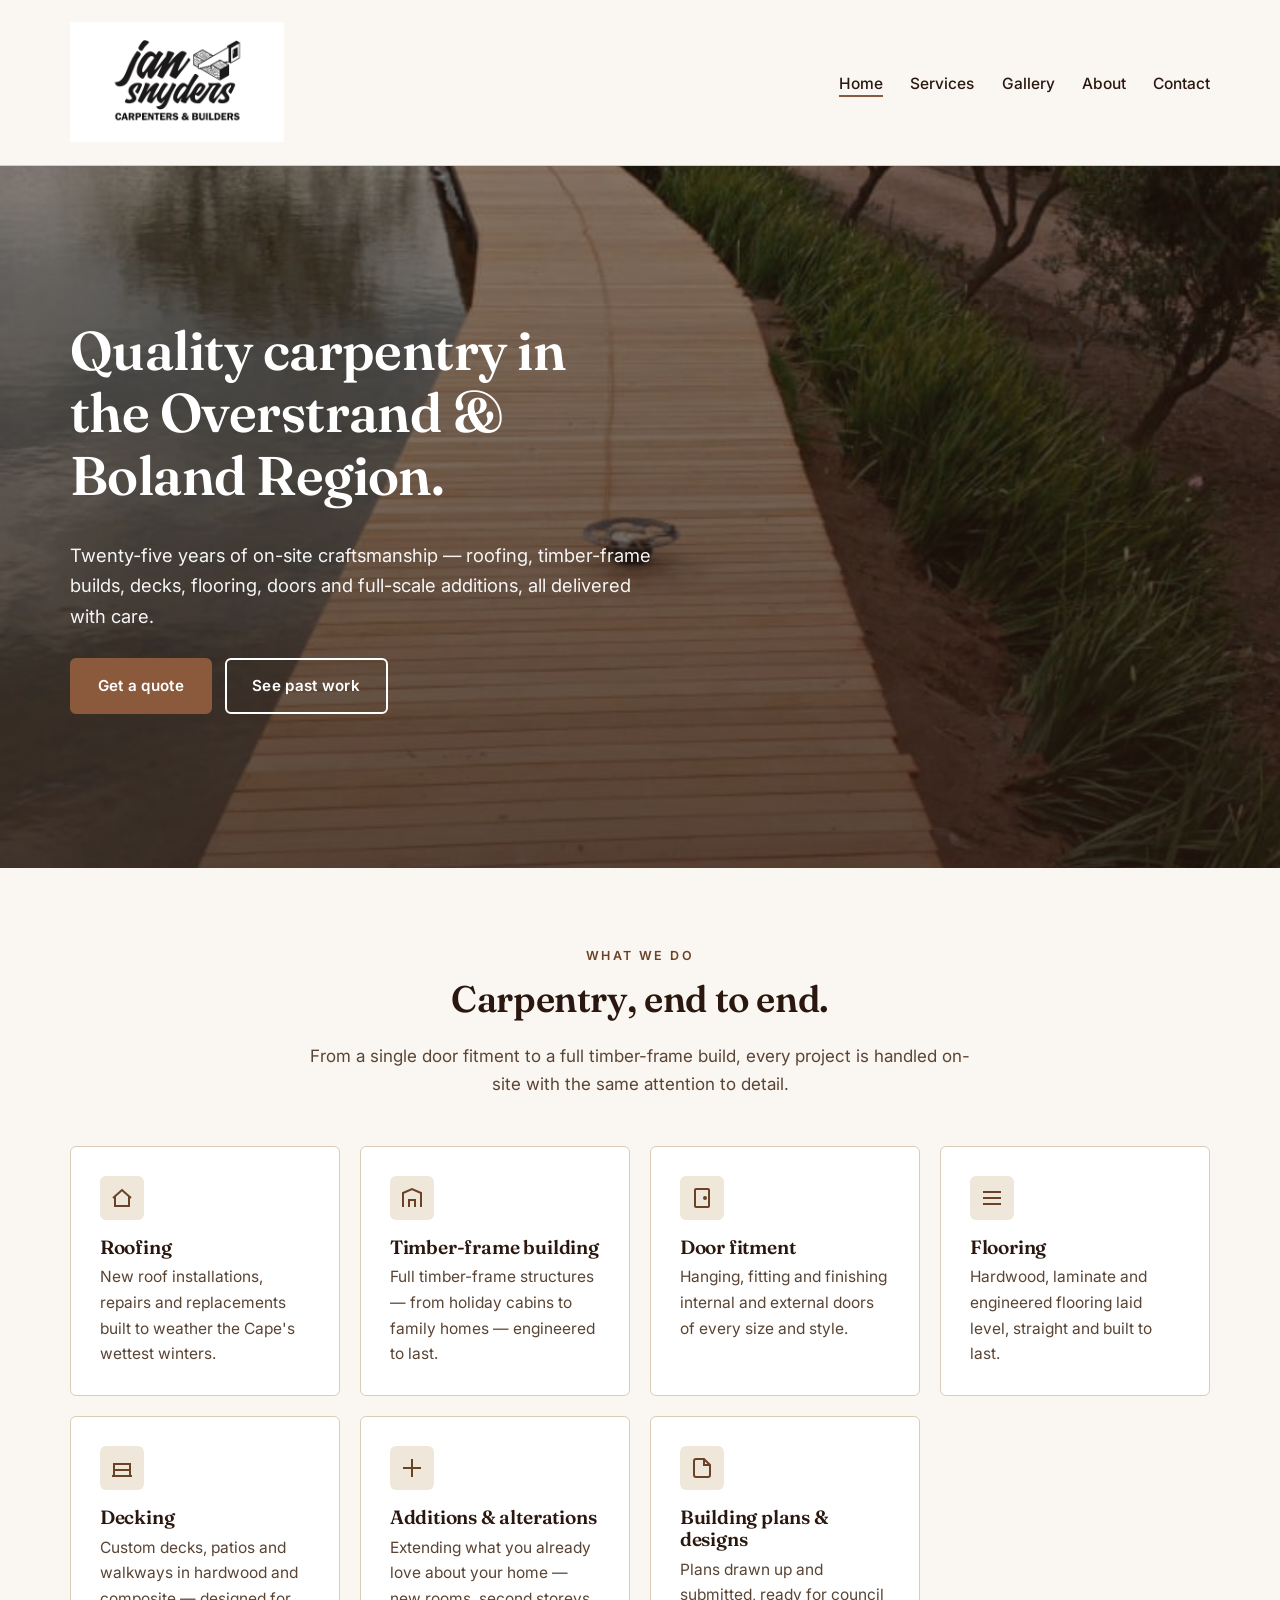
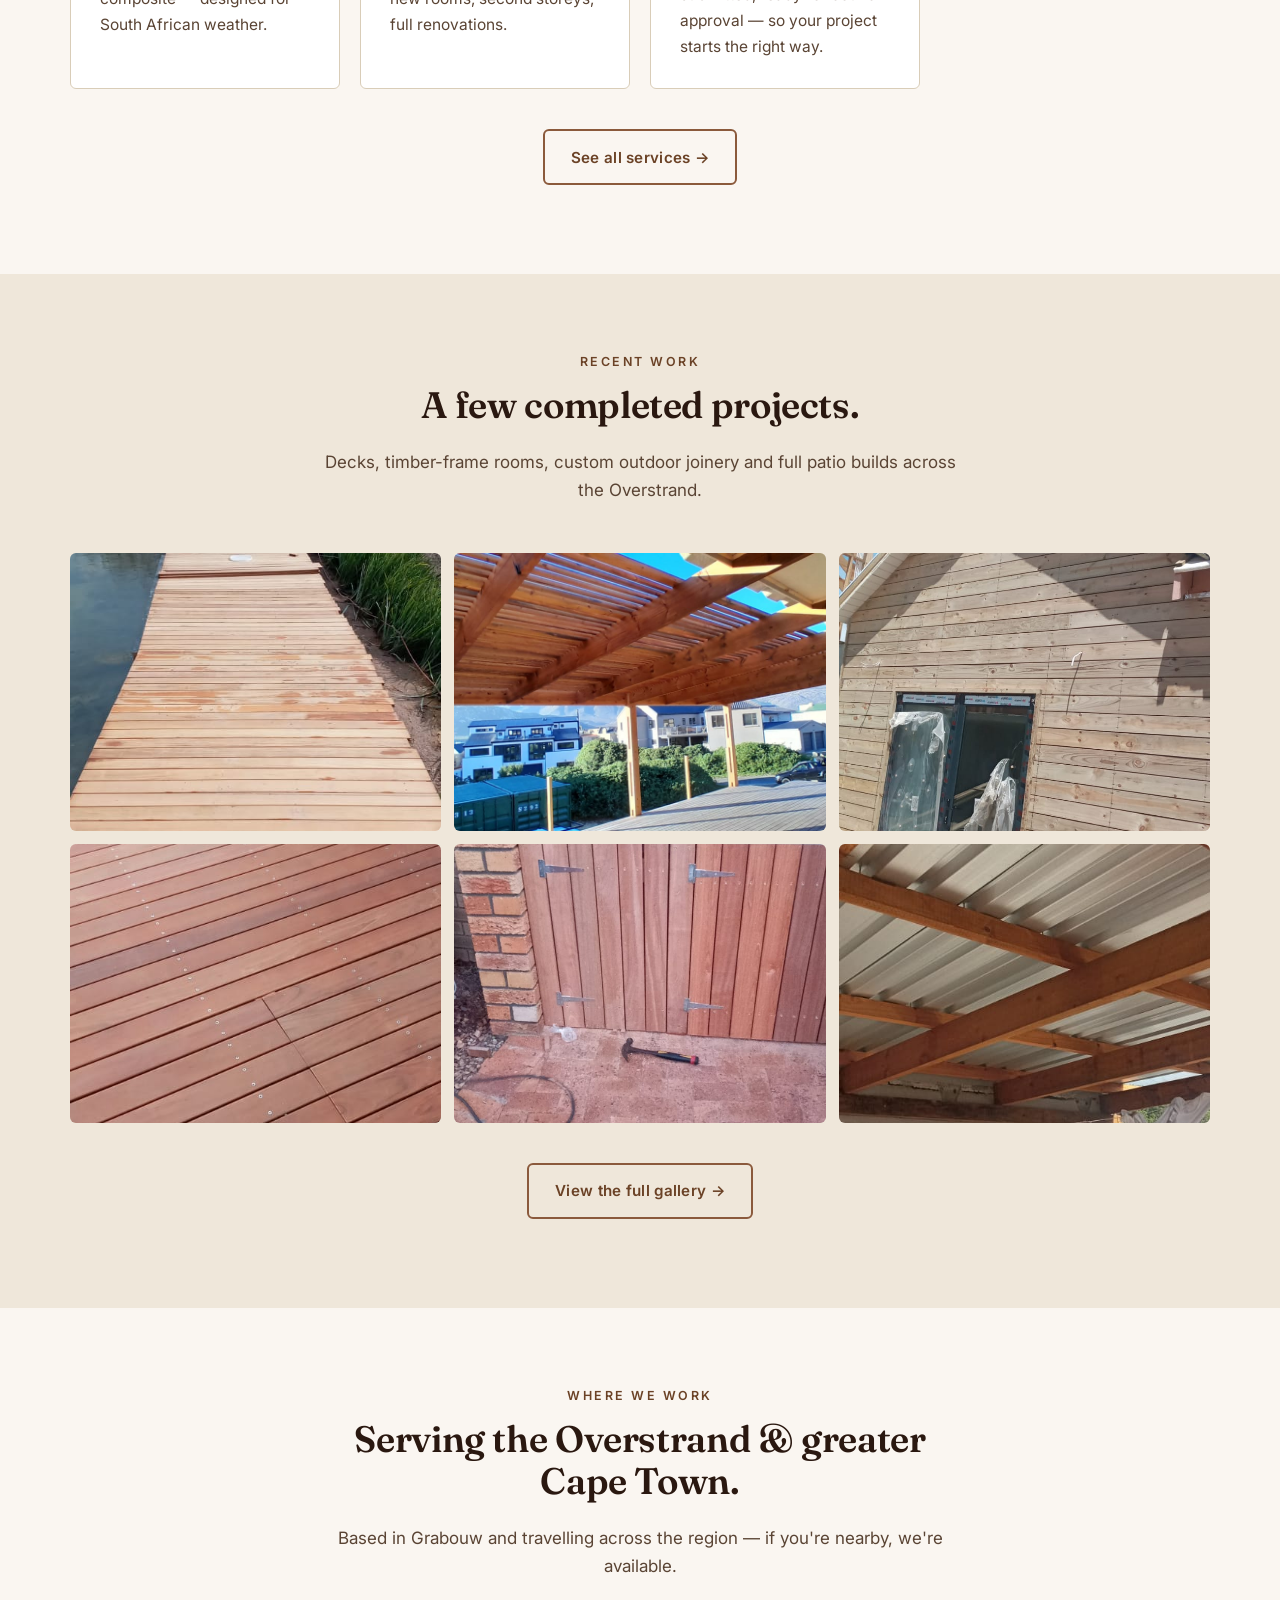
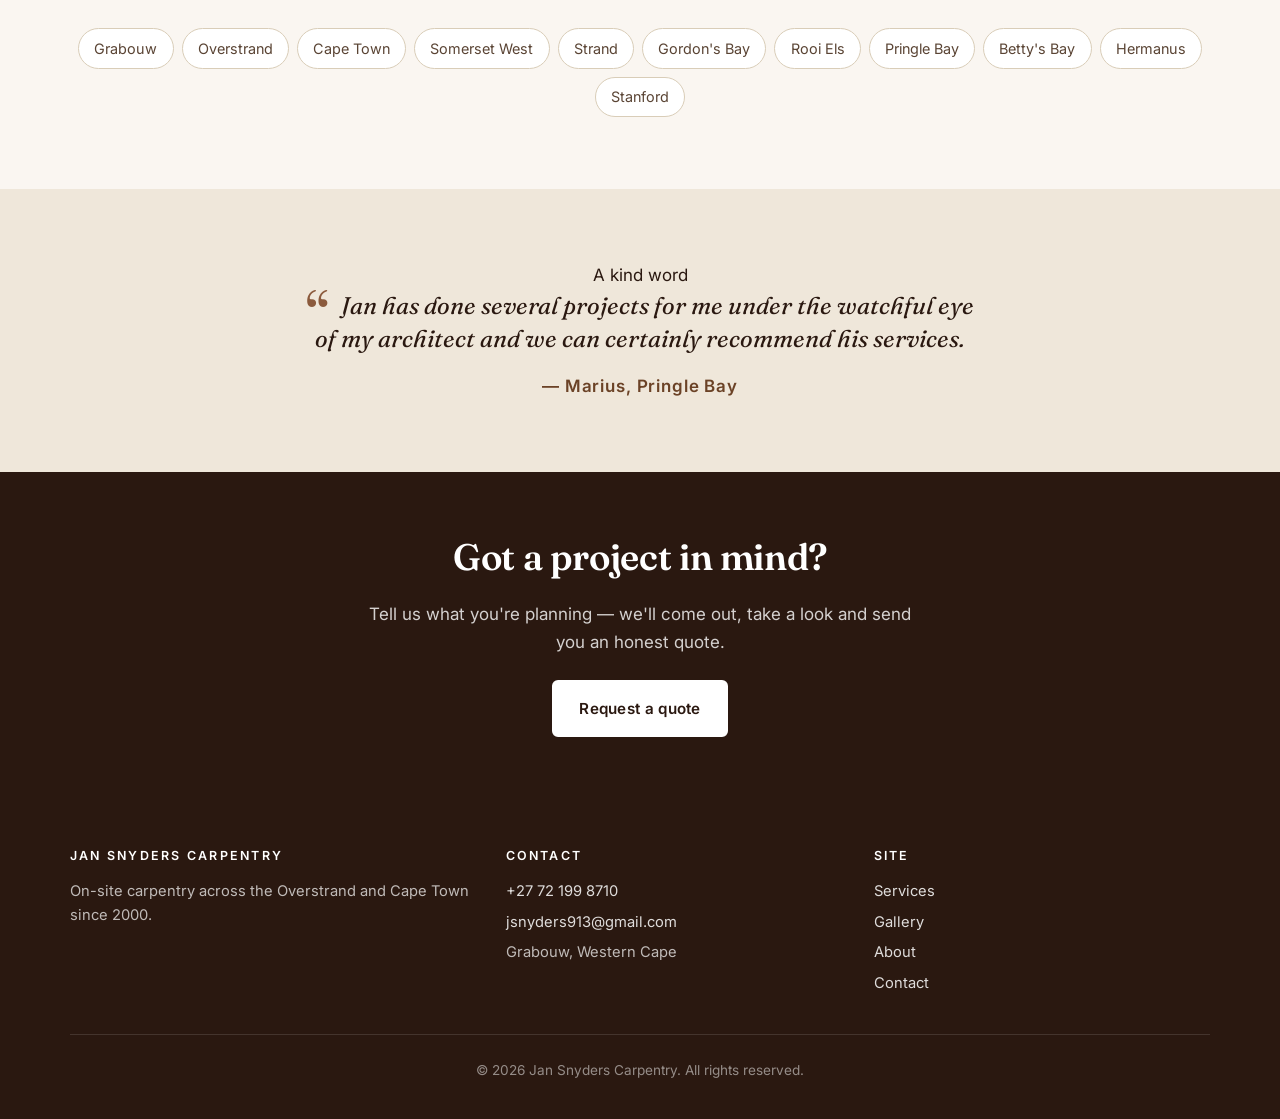
==== index.html @ be23b7da "Initial site for Jan Snyders Carpentry" ====
<!DOCTYPE html>
<html lang="en-ZA">
<head>
  <meta charset="UTF-8" />
  <meta name="viewport" content="width=device-width, initial-scale=1.0" />
  <title>Jan Snyders Carpentry — Carpenter in Grabouw &amp; the Overstrand</title>
  <meta name="description" content="Jan Snyders is a versatile carpenter based in Grabouw, Western Cape, with 25+ years' experience. Roofing, timber-frame building, decking, flooring, doors, additions and building plans across the Overstrand and Cape Town." />
  <meta name="theme-color" content="#2a1810" />
  <link rel="canonical" href="https://jansnyderscarpenter.com/" />

  <!-- Open Graph -->
  <meta property="og:type" content="website" />
  <meta property="og:title" content="Jan Snyders Carpentry — Carpenter in Grabouw &amp; the Overstrand" />
  <meta property="og:description" content="25+ years of quality carpentry across the Overstrand and Cape Town. Roofing, decking, timber-frame, flooring, doors and more." />
  <meta property="og:url" content="https://jansnyderscarpenter.com/" />
  <meta property="og:image" content="https://jansnyderscarpenter.com/assets/images/Scenic%20decked%20walkway%205.jpeg" />
  <meta name="twitter:card" content="summary_large_image" />

  <link rel="icon" type="image/png" href="assets/images/Logo.png" />
  <link rel="preconnect" href="https://fonts.googleapis.com" />
  <link rel="preconnect" href="https://fonts.gstatic.com" crossorigin />
  <link href="https://fonts.googleapis.com/css2?family=Fraunces:opsz,wght@9..144,500;9..144,600&family=Inter:wght@400;500;600&display=swap" rel="stylesheet" />
  <link rel="stylesheet" href="assets/css/styles.css" />

  <!-- Local-business structured data (boosts Google local search) -->
  <script type="application/ld+json">
  {
    "@context": "https://schema.org",
    "@type": "GeneralContractor",
    "name": "Jan Snyders Carpentry",
    "image": "https://jansnyderscarpenter.com/assets/images/Scenic%20decked%20walkway%205.jpeg",
    "url": "https://jansnyderscarpenter.com/",
    "telephone": "+27721998710",
    "email": "jsnyders913@gmail.com",
    "priceRange": "$$",
    "address": {
      "@type": "PostalAddress",
      "addressLocality": "Grabouw",
      "addressRegion": "Western Cape",
      "addressCountry": "ZA"
    },
    "areaServed": [
      "Grabouw", "Overstrand", "Cape Town", "Somerset West", "Strand",
      "Gordon's Bay", "Rooi Els", "Pringle Bay", "Betty's Bay", "Hermanus", "Stanford"
    ],
    "founder": { "@type": "Person", "name": "Jan Snyders" },
    "foundingDate": "2000",
    "description": "On-site carpenter offering roofing, timber-frame building, decking, flooring, door fitment, additions, alterations and building plans across the Overstrand and greater Cape Town area.",
    "openingHoursSpecification": [
      { "@type": "OpeningHoursSpecification", "dayOfWeek": ["Monday","Tuesday","Wednesday","Thursday","Friday"], "opens": "08:00", "closes": "17:00" },
      { "@type": "OpeningHoursSpecification", "dayOfWeek": "Saturday", "opens": "08:00", "closes": "13:00" }
    ],
    "sameAs": []
  }
  </script>
</head>
<body>

  <header class="site-header">
    <div class="container">
      <a class="brand" href="index.html">
        <img src="assets/images/Logo.png" alt="Jan Snyders Carpentry logo" />
      </a>

      <button class="nav-toggle" aria-label="Toggle menu" aria-expanded="false" aria-controls="primary-nav">
        <span></span>
      </button>

      <nav class="site-nav" id="primary-nav" aria-label="Primary">
        <ul>
          <li><a href="index.html">Home</a></li>
          <li><a href="services.html">Services</a></li>
          <li><a href="gallery.html">Gallery</a></li>
          <li><a href="about.html">About</a></li>
          <li><a href="contact.html">Contact</a></li>
        </ul>
      </nav>
    </div>
  </header>

  <main>

    <section class="hero">
      <div class="container">
        <h1>Quality carpentry in the Overstrand &amp; Boland Region.</h1>
        <p>Twenty-five years of on-site craftsmanship — roofing, timber-frame builds, decks, flooring, doors and full-scale additions, all delivered with care.</p>
        <a class="btn" href="contact.html">Get a quote</a>
        <a class="btn btn--ghost" href="gallery.html" style="color:#fff;border-color:#fff">See past work</a>
      </div>
    </section>

    <section>
      <div class="container">
        <div class="section-head">
          <span class="eyebrow">What we do</span>
          <h2>Carpentry, end to end.</h2>
          <p>From a single door fitment to a full timber-frame build, every project is handled on-site with the same attention to detail.</p>
        </div>

        <div class="services-grid">
          <article class="service-card">
            <div class="icon" aria-hidden="true"><svg viewBox="0 0 24 24" fill="none" stroke="currentColor" stroke-width="2"><path d="M3 12l9-8 9 8"/><path d="M5 10v10h14V10"/></svg></div>
            <h3>Roofing</h3>
            <p>New roof installations, repairs and replacements built to weather the Cape's wettest winters.</p>
          </article>

          <article class="service-card">
            <div class="icon" aria-hidden="true"><svg viewBox="0 0 24 24" fill="none" stroke="currentColor" stroke-width="2"><path d="M3 21V7l9-4 9 4v14"/><path d="M9 21v-7h6v7"/></svg></div>
            <h3>Timber-frame building</h3>
            <p>Full timber-frame structures — from holiday cabins to family homes — engineered to last.</p>
          </article>

          <article class="service-card">
            <div class="icon" aria-hidden="true"><svg viewBox="0 0 24 24" fill="none" stroke="currentColor" stroke-width="2"><rect x="5" y="3" width="14" height="18" rx="1"/><circle cx="15" cy="12" r="1" fill="currentColor"/></svg></div>
            <h3>Door fitment</h3>
            <p>Hanging, fitting and finishing internal and external doors of every size and style.</p>
          </article>

          <article class="service-card">
            <div class="icon" aria-hidden="true"><svg viewBox="0 0 24 24" fill="none" stroke="currentColor" stroke-width="2"><path d="M3 6h18M3 12h18M3 18h18"/></svg></div>
            <h3>Flooring</h3>
            <p>Hardwood, laminate and engineered flooring laid level, straight and built to last.</p>
          </article>

          <article class="service-card">
            <div class="icon" aria-hidden="true"><svg viewBox="0 0 24 24" fill="none" stroke="currentColor" stroke-width="2"><path d="M2 20h20"/><path d="M4 20V8h16v12"/><path d="M4 14h16"/></svg></div>
            <h3>Decking</h3>
            <p>Custom decks, patios and walkways in hardwood and composite — designed for South African weather.</p>
          </article>

          <article class="service-card">
            <div class="icon" aria-hidden="true"><svg viewBox="0 0 24 24" fill="none" stroke="currentColor" stroke-width="2"><path d="M3 12h18"/><path d="M12 3v18"/></svg></div>
            <h3>Additions &amp; alterations</h3>
            <p>Extending what you already love about your home — new rooms, second storeys, full renovations.</p>
          </article>

          <article class="service-card">
            <div class="icon" aria-hidden="true"><svg viewBox="0 0 24 24" fill="none" stroke="currentColor" stroke-width="2"><path d="M14 3H6a2 2 0 00-2 2v14a2 2 0 002 2h12a2 2 0 002-2V9z"/><path d="M14 3v6h6"/></svg></div>
            <h3>Building plans &amp; designs</h3>
            <p>Plans drawn up and submitted, ready for council approval — so your project starts the right way.</p>
          </article>
        </div>

        <p style="text-align:center;margin-top:2.5rem">
          <a class="btn btn--ghost" href="services.html">See all services →</a>
        </p>
      </div>
    </section>

    <section class="alt">
      <div class="container">
        <div class="section-head">
          <span class="eyebrow">Recent work</span>
          <h2>A few completed projects.</h2>
          <p>Decks, timber-frame rooms, custom outdoor joinery and full patio builds across the Overstrand.</p>
        </div>

        <div class="gallery-grid">
          <figure><img src="assets/images/Scenic%20decked%20walkway%201.jpeg" alt="Scenic decked walkway with views" loading="lazy" /><figcaption>Scenic decked walkway</figcaption></figure>
          <figure><img src="assets/images/Complete%20patio%20and%20roof%201.jpeg" alt="Complete patio and roof project" loading="lazy" /><figcaption>Complete patio &amp; roof</figcaption></figure>
          <figure><img src="assets/images/Timber%20room%201.jpeg" alt="Timber-frame room" loading="lazy" /><figcaption>Timber-frame room</figcaption></figure>
          <figure><img src="assets/images/Pool%20deck%201.jpeg" alt="Pool deck" loading="lazy" /><figcaption>Pool deck</figcaption></figure>
          <figure><img src="assets/images/Outside%20storage%20cupboard%201.jpeg" alt="Outside storage cupboard" loading="lazy" /><figcaption>Outside storage cupboard</figcaption></figure>
          <figure><img src="assets/images/Roofing%201.jpeg" alt="Completed roofing project" loading="lazy" /><figcaption>Roofing</figcaption></figure>
        </div>

        <p style="text-align:center;margin-top:2.5rem">
          <a class="btn btn--ghost" href="gallery.html">View the full gallery →</a>
        </p>
      </div>
    </section>

    <section>
      <div class="container">
        <div class="section-head">
          <span class="eyebrow">Where we work</span>
          <h2>Serving the Overstrand &amp; greater Cape Town.</h2>
          <p>Based in Grabouw and travelling across the region — if you're nearby, we're available.</p>
        </div>
        <ul class="area-chips">
          <li>Grabouw</li>
          <li>Overstrand</li>
          <li>Cape Town</li>
          <li>Somerset West</li>
          <li>Strand</li>
          <li>Gordon's Bay</li>
          <li>Rooi Els</li>
          <li>Pringle Bay</li>
          <li>Betty's Bay</li>
          <li>Hermanus</li>
          <li>Stanford</li>
        </ul>
      </div>
    </section>

    <section class="alt">
      <div class="container testimonial">
        <span class="eyebrow">A kind word</span>
        <blockquote>Jan has done several projects for me under the watchful eye of my architect and we can certainly recommend his services.</blockquote>
        <cite>— Marius, Pringle Bay</cite>
      </div>
    </section>

    <section class="cta-banner">
      <div class="container">
        <h2>Got a project in mind?</h2>
        <p>Tell us what you're planning — we'll come out, take a look and send you an honest quote.</p>
        <a class="btn" href="contact.html">Request a quote</a>
      </div>
    </section>

  </main>

  <footer class="site-footer">
    <div class="container">
      <div class="footer-grid">
        <div>
          <h4>Jan Snyders Carpentry</h4>
          <p>On-site carpentry across the Overstrand and Cape Town since 2000.</p>
        </div>
        <div>
          <h4>Contact</h4>
          <ul>
            <li><a href="tel:+27721998710">+27 72 199 8710</a></li>
            <li><a href="mailto:jsnyders913@gmail.com">jsnyders913@gmail.com</a></li>
            <li>Grabouw, Western Cape</li>
          </ul>
        </div>
        <div>
          <h4>Site</h4>
          <ul>
            <li><a href="services.html">Services</a></li>
            <li><a href="gallery.html">Gallery</a></li>
            <li><a href="about.html">About</a></li>
            <li><a href="contact.html">Contact</a></li>
          </ul>
        </div>
      </div>
      <p class="legal">&copy; <span id="year">2026</span> Jan Snyders Carpentry. All rights reserved.</p>
    </div>
  </footer>

  <script>document.getElementById('year').textContent = new Date().getFullYear();</script>
  <script src="assets/js/main.js" defer></script>
</body>
</html>
---- assets/css/styles.css ----
/* ==========================================================================
   Jan Snyders Carpentry — site styles
   Warm wood-tone palette, mobile-first, no framework.
   ========================================================================== */

:root {
  --bg:        #faf6f1;
  --bg-alt:    #efe7da;
  --bg-deep:   #2a1810;
  --ink:       #2a1810;
  --ink-soft:  #5a4434;
  --accent:    #8b5a3c;
  --accent-dk: #6b4226;
  --line:      #d9cdb8;
  --white:     #ffffff;

  --font-display: "Fraunces", "Playfair Display", Georgia, serif;
  --font-body:    "Inter", -apple-system, BlinkMacSystemFont, "Segoe UI", Roboto, sans-serif;

  --container: 1180px;
  --radius:    6px;
  --shadow:    0 8px 30px rgba(42, 24, 16, 0.08);
  --shadow-lg: 0 20px 60px rgba(42, 24, 16, 0.18);
}

/* Reset & base ------------------------------------------------------------ */
*, *::before, *::after { box-sizing: border-box; }
html { scroll-behavior: smooth; }
body {
  margin: 0;
  font-family: var(--font-body);
  font-size: 17px;
  line-height: 1.65;
  color: var(--ink);
  background: var(--bg);
  -webkit-font-smoothing: antialiased;
  text-rendering: optimizeLegibility;
}
img { max-width: 100%; height: auto; display: block; }
a { color: var(--accent-dk); text-decoration: none; }
a:hover { color: var(--ink); }

h1, h2, h3, h4 {
  font-family: var(--font-display);
  font-weight: 600;
  line-height: 1.15;
  color: var(--ink);
  margin: 0 0 0.6em;
  letter-spacing: -0.01em;
}
h1 { font-size: clamp(2rem, 4.5vw, 3.4rem); }
h2 { font-size: clamp(1.6rem, 3vw, 2.3rem); }
h3 { font-size: 1.2rem; }
p  { margin: 0 0 1em; }

.container {
  width: 100%;
  max-width: var(--container);
  margin: 0 auto;
  padding: 0 1.25rem;
}

/* Buttons ----------------------------------------------------------------- */
.btn {
  display: inline-block;
  padding: 0.85rem 1.6rem;
  font-weight: 600;
  font-size: 0.95rem;
  letter-spacing: 0.02em;
  border-radius: var(--radius);
  border: 2px solid var(--accent);
  background: var(--accent);
  color: var(--white);
  transition: all 0.18s ease;
  cursor: pointer;
}
.btn:hover { background: var(--accent-dk); border-color: var(--accent-dk); color: var(--white); }
.btn--ghost { background: transparent; color: var(--accent-dk); }
.btn--ghost:hover { background: var(--accent); color: var(--white); }

/* Header ------------------------------------------------------------------ */
.site-header {
  background: var(--bg);
  border-bottom: 1px solid var(--line);
  position: sticky;
  top: 0;
  z-index: 50;
  backdrop-filter: saturate(180%) blur(8px);
  background: rgba(250, 246, 241, 0.92);
}
.site-header .container {
  display: flex;
  align-items: center;
  justify-content: space-between;
  padding-top: 1.4rem;
  padding-bottom: 1.4rem;
}
.brand { display: flex; align-items: center; }
.brand img { height: 120px; width: auto; display: block; }

.nav-toggle {
  display: none;
  background: none;
  border: 0;
  padding: 0.5rem;
  cursor: pointer;
}
.nav-toggle span,
.nav-toggle span::before,
.nav-toggle span::after {
  display: block;
  width: 26px;
  height: 2px;
  background: var(--ink);
  position: relative;
  transition: transform 0.2s;
}
.nav-toggle span::before { content: ""; position: absolute; top: -8px; }
.nav-toggle span::after  { content: ""; position: absolute; top:  8px; }

.site-nav ul {
  display: flex;
  gap: 1.7rem;
  list-style: none;
  margin: 0;
  padding: 0;
}
.site-nav a {
  color: var(--ink);
  font-weight: 500;
  font-size: 0.97rem;
  position: relative;
  padding: 0.3rem 0;
}
.site-nav a::after {
  content: "";
  position: absolute;
  left: 0; right: 0; bottom: 0;
  height: 2px;
  background: var(--accent);
  transform: scaleX(0);
  transform-origin: left;
  transition: transform 0.2s ease;
}
.site-nav a:hover::after,
.site-nav a.is-current::after { transform: scaleX(1); }

/* Hero -------------------------------------------------------------------- */
.hero {
  position: relative;
  min-height: 78vh;
  display: flex;
  align-items: center;
  color: var(--white);
  /* Swap the filename in the url() below to change the hero photo. */
  background:
    linear-gradient(180deg, rgba(42,24,16,0.45), rgba(42,24,16,0.7)),
    url("../images/Scenic%20decked%20walkway%205.jpeg") center/cover no-repeat;
}
.hero h1 { color: var(--white); max-width: 16ch; }
.hero p  { font-size: 1.15rem; max-width: 50ch; opacity: 0.95; }
.hero .btn { margin-top: 0.5rem; margin-right: 0.5rem; }

/* Page header (sub-pages) ------------------------------------------------- */
.page-header {
  background: var(--bg-alt);
  padding: 4rem 0 3rem;
  border-bottom: 1px solid var(--line);
}
.page-header h1 { margin-bottom: 0.3rem; }
.page-header p  { color: var(--ink-soft); margin: 0; max-width: 60ch; }

/* Sections ---------------------------------------------------------------- */
section { padding: 4.5rem 0; }
section.alt { background: var(--bg-alt); }

.section-head { text-align: center; max-width: 60ch; margin: 0 auto 3rem; }
.section-head .eyebrow {
  display: inline-block;
  font-size: 0.78rem;
  font-weight: 600;
  letter-spacing: 0.2em;
  text-transform: uppercase;
  color: var(--accent-dk);
  margin-bottom: 0.7rem;
}
.section-head p { color: var(--ink-soft); margin: 0; }

/* Service cards ----------------------------------------------------------- */
.services-grid {
  display: grid;
  gap: 1.25rem;
  grid-template-columns: repeat(auto-fit, minmax(260px, 1fr));
}
.service-card {
  background: var(--white);
  border: 1px solid var(--line);
  border-radius: var(--radius);
  padding: 1.8rem;
  transition: transform 0.2s ease, box-shadow 0.2s ease, border-color 0.2s ease;
}
.service-card:hover {
  transform: translateY(-3px);
  box-shadow: var(--shadow);
  border-color: var(--accent);
}
.service-card .icon {
  width: 44px;
  height: 44px;
  display: flex;
  align-items: center;
  justify-content: center;
  background: var(--bg-alt);
  color: var(--accent-dk);
  border-radius: var(--radius);
  margin-bottom: 1rem;
}
.service-card .icon svg { width: 24px; height: 24px; }
.service-card h3 { margin-bottom: 0.4rem; }
.service-card p  { color: var(--ink-soft); margin: 0; font-size: 0.97rem; }

/* Service area chips ------------------------------------------------------ */
.area-chips {
  display: flex;
  flex-wrap: wrap;
  gap: 0.5rem;
  justify-content: center;
  list-style: none;
  padding: 0;
  margin: 1.5rem 0 0;
}
.area-chips li {
  background: var(--white);
  border: 1px solid var(--line);
  padding: 0.45rem 0.95rem;
  border-radius: 999px;
  font-size: 0.9rem;
  color: var(--ink-soft);
}

/* Gallery ----------------------------------------------------------------- */
.gallery-section-title {
  font-size: 1.4rem;
  margin: 3rem 0 1.2rem;
  padding-bottom: 0.6rem;
  border-bottom: 1px solid var(--line);
  color: var(--ink);
}
.gallery-section-title:first-of-type { margin-top: 0; }

.gallery-grid {
  display: grid;
  gap: 0.8rem;
  grid-template-columns: repeat(auto-fill, minmax(280px, 1fr));
}
.gallery-grid figure {
  margin: 0;
  border-radius: var(--radius);
  overflow: hidden;
  background: var(--bg-alt);
  position: relative;
  aspect-ratio: 4 / 3;
  cursor: zoom-in;
}
.gallery-grid img {
  width: 100%;
  height: 100%;
  object-fit: cover;
  transition: transform 0.4s ease;
}
.gallery-grid figure:hover img { transform: scale(1.04); }
.gallery-grid figcaption {
  position: absolute;
  inset: auto 0 0 0;
  padding: 1rem;
  background: linear-gradient(180deg, transparent, rgba(42,24,16,0.85));
  color: var(--white);
  font-size: 0.92rem;
  opacity: 0;
  transition: opacity 0.2s ease;
}
.gallery-grid figure:hover figcaption { opacity: 1; }

/* About ------------------------------------------------------------------- */
.about-grid {
  display: grid;
  gap: 3rem;
  grid-template-columns: 1fr 1.3fr;
  align-items: center;
}
.about-grid img {
  border-radius: var(--radius);
  box-shadow: var(--shadow-lg);
}
.stats {
  display: grid;
  grid-template-columns: repeat(3, 1fr);
  gap: 1rem;
  margin-top: 2rem;
}
.stat {
  text-align: center;
  padding: 1.4rem 0.5rem;
  background: var(--bg-alt);
  border-radius: var(--radius);
}
.stat strong {
  display: block;
  font-family: var(--font-display);
  font-size: 2rem;
  color: var(--accent-dk);
  line-height: 1;
}
.stat span {
  display: block;
  font-size: 0.82rem;
  letter-spacing: 0.1em;
  text-transform: uppercase;
  color: var(--ink-soft);
  margin-top: 0.4rem;
}

/* Testimonial ------------------------------------------------------------- */
.testimonial {
  max-width: 720px;
  margin: 0 auto;
  text-align: center;
}
.testimonial blockquote {
  font-family: var(--font-display);
  font-size: 1.5rem;
  line-height: 1.4;
  color: var(--ink);
  margin: 0 0 1rem;
  font-style: italic;
  position: relative;
}
.testimonial blockquote::before {
  content: "\201C";
  font-size: 4rem;
  color: var(--accent);
  line-height: 0;
  vertical-align: -0.4em;
  margin-right: 0.2em;
  font-style: normal;
}
.testimonial cite {
  font-style: normal;
  font-weight: 600;
  color: var(--accent-dk);
  letter-spacing: 0.05em;
}

/* Contact ----------------------------------------------------------------- */
.contact-grid {
  display: grid;
  gap: 3rem;
  grid-template-columns: 1fr 1fr;
}
.contact-info ul {
  list-style: none;
  padding: 0;
  margin: 1.5rem 0 0;
}
.contact-info li {
  display: flex;
  align-items: flex-start;
  gap: 0.9rem;
  padding: 0.9rem 0;
  border-bottom: 1px solid var(--line);
}
.contact-info li:last-child { border-bottom: 0; }
.contact-info .label {
  font-size: 0.78rem;
  font-weight: 600;
  letter-spacing: 0.15em;
  text-transform: uppercase;
  color: var(--ink-soft);
  margin: 0 0 0.15rem;
}
.contact-info .value { font-size: 1.05rem; color: var(--ink); margin: 0; }
.contact-info svg {
  width: 22px;
  height: 22px;
  flex-shrink: 0;
  color: var(--accent-dk);
  margin-top: 4px;
}

/* Form -------------------------------------------------------------------- */
form { display: grid; gap: 1rem; }
.field { display: grid; gap: 0.4rem; }
.field label {
  font-size: 0.85rem;
  font-weight: 600;
  letter-spacing: 0.05em;
  color: var(--ink-soft);
}
.field input,
.field textarea {
  font: inherit;
  padding: 0.8rem 0.95rem;
  border: 1px solid var(--line);
  border-radius: var(--radius);
  background: var(--white);
  color: var(--ink);
  transition: border-color 0.15s ease, box-shadow 0.15s ease;
}
.field input:focus,
.field textarea:focus {
  outline: none;
  border-color: var(--accent);
  box-shadow: 0 0 0 3px rgba(139, 90, 60, 0.18);
}
.field textarea { min-height: 140px; resize: vertical; }
.honeypot { position: absolute; left: -5000px; }

/* CTA banner -------------------------------------------------------------- */
.cta-banner {
  background: var(--bg-deep);
  color: var(--white);
  text-align: center;
  padding: 4rem 0;
}
.cta-banner h2 { color: var(--white); }
.cta-banner p  { color: rgba(255,255,255,0.8); max-width: 50ch; margin: 0 auto 1.5rem; }
.cta-banner .btn { background: var(--white); color: var(--ink); border-color: var(--white); }
.cta-banner .btn:hover { background: var(--accent); border-color: var(--accent); color: var(--white); }

/* Footer ------------------------------------------------------------------ */
.site-footer {
  background: var(--bg-deep);
  color: rgba(255,255,255,0.7);
  padding: 3rem 0 1.5rem;
  font-size: 0.92rem;
}
.site-footer a { color: rgba(255,255,255,0.85); }
.site-footer a:hover { color: var(--white); }
.footer-grid {
  display: grid;
  gap: 2rem;
  grid-template-columns: 1.2fr 1fr 1fr;
  margin-bottom: 2rem;
}
.site-footer h4 {
  color: var(--white);
  font-family: var(--font-body);
  font-size: 0.78rem;
  letter-spacing: 0.18em;
  text-transform: uppercase;
  margin-bottom: 1rem;
}
.site-footer ul { list-style: none; padding: 0; margin: 0; }
.site-footer li { margin-bottom: 0.4rem; }
.legal {
  border-top: 1px solid rgba(255,255,255,0.12);
  padding-top: 1.5rem;
  text-align: center;
  font-size: 0.85rem;
  color: rgba(255,255,255,0.5);
}

/* Responsive -------------------------------------------------------------- */
@media (max-width: 820px) {
  .brand img { height: 80px; }
  .site-header .container { padding-top: 1rem; padding-bottom: 1rem; }

  .nav-toggle { display: block; }
  .site-nav {
    position: absolute;
    top: 100%;
    left: 0;
    right: 0;
    background: var(--bg);
    border-bottom: 1px solid var(--line);
    box-shadow: var(--shadow);
    display: none;
  }
  .site-nav.is-open { display: block; }
  .site-nav ul {
    flex-direction: column;
    gap: 0;
    padding: 0.5rem 1.25rem 1rem;
  }
  .site-nav li { border-bottom: 1px solid var(--line); }
  .site-nav li:last-child { border-bottom: 0; }
  .site-nav a { display: block; padding: 0.9rem 0; }
  .site-nav a::after { display: none; }

  .hero { min-height: 62vh; }
  .about-grid,
  .contact-grid { grid-template-columns: 1fr; gap: 2rem; }
  .footer-grid { grid-template-columns: 1fr; gap: 1.5rem; }
  .stats { grid-template-columns: repeat(3, 1fr); }
  section { padding: 3rem 0; }
}
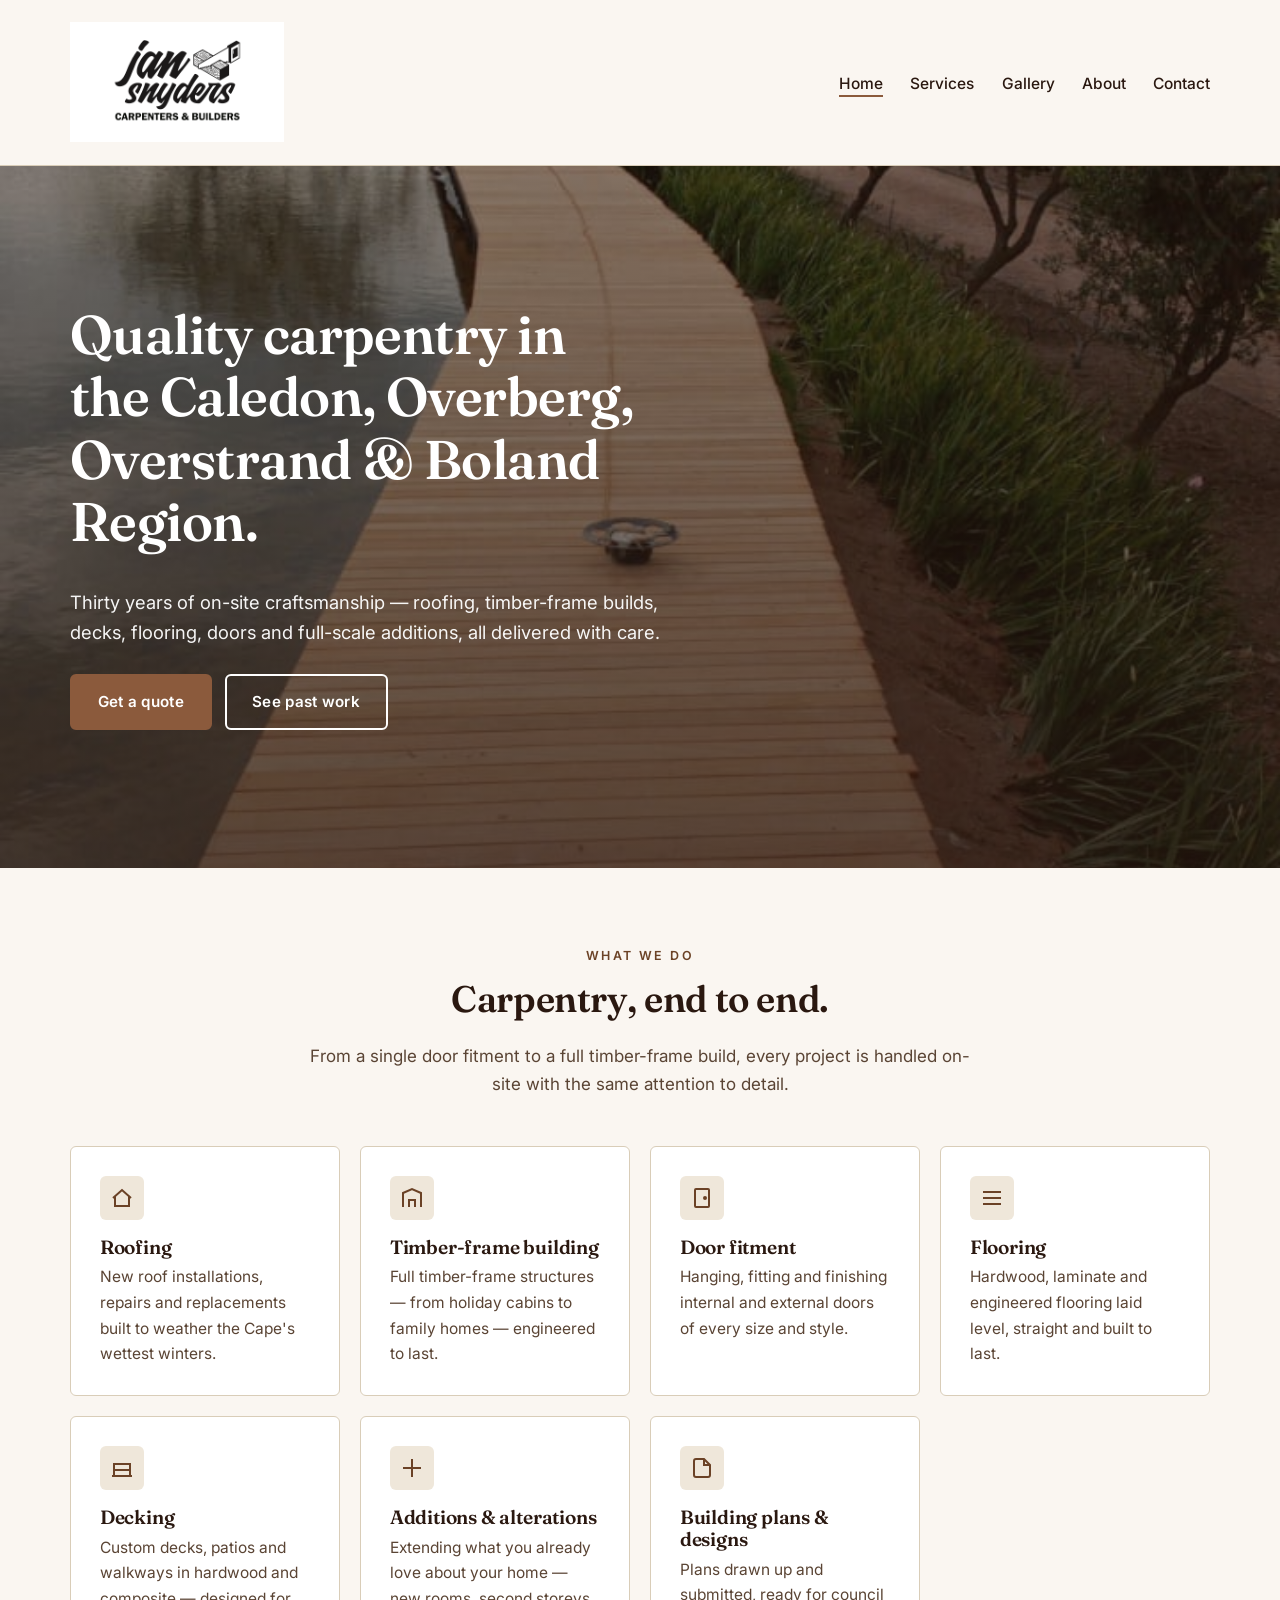
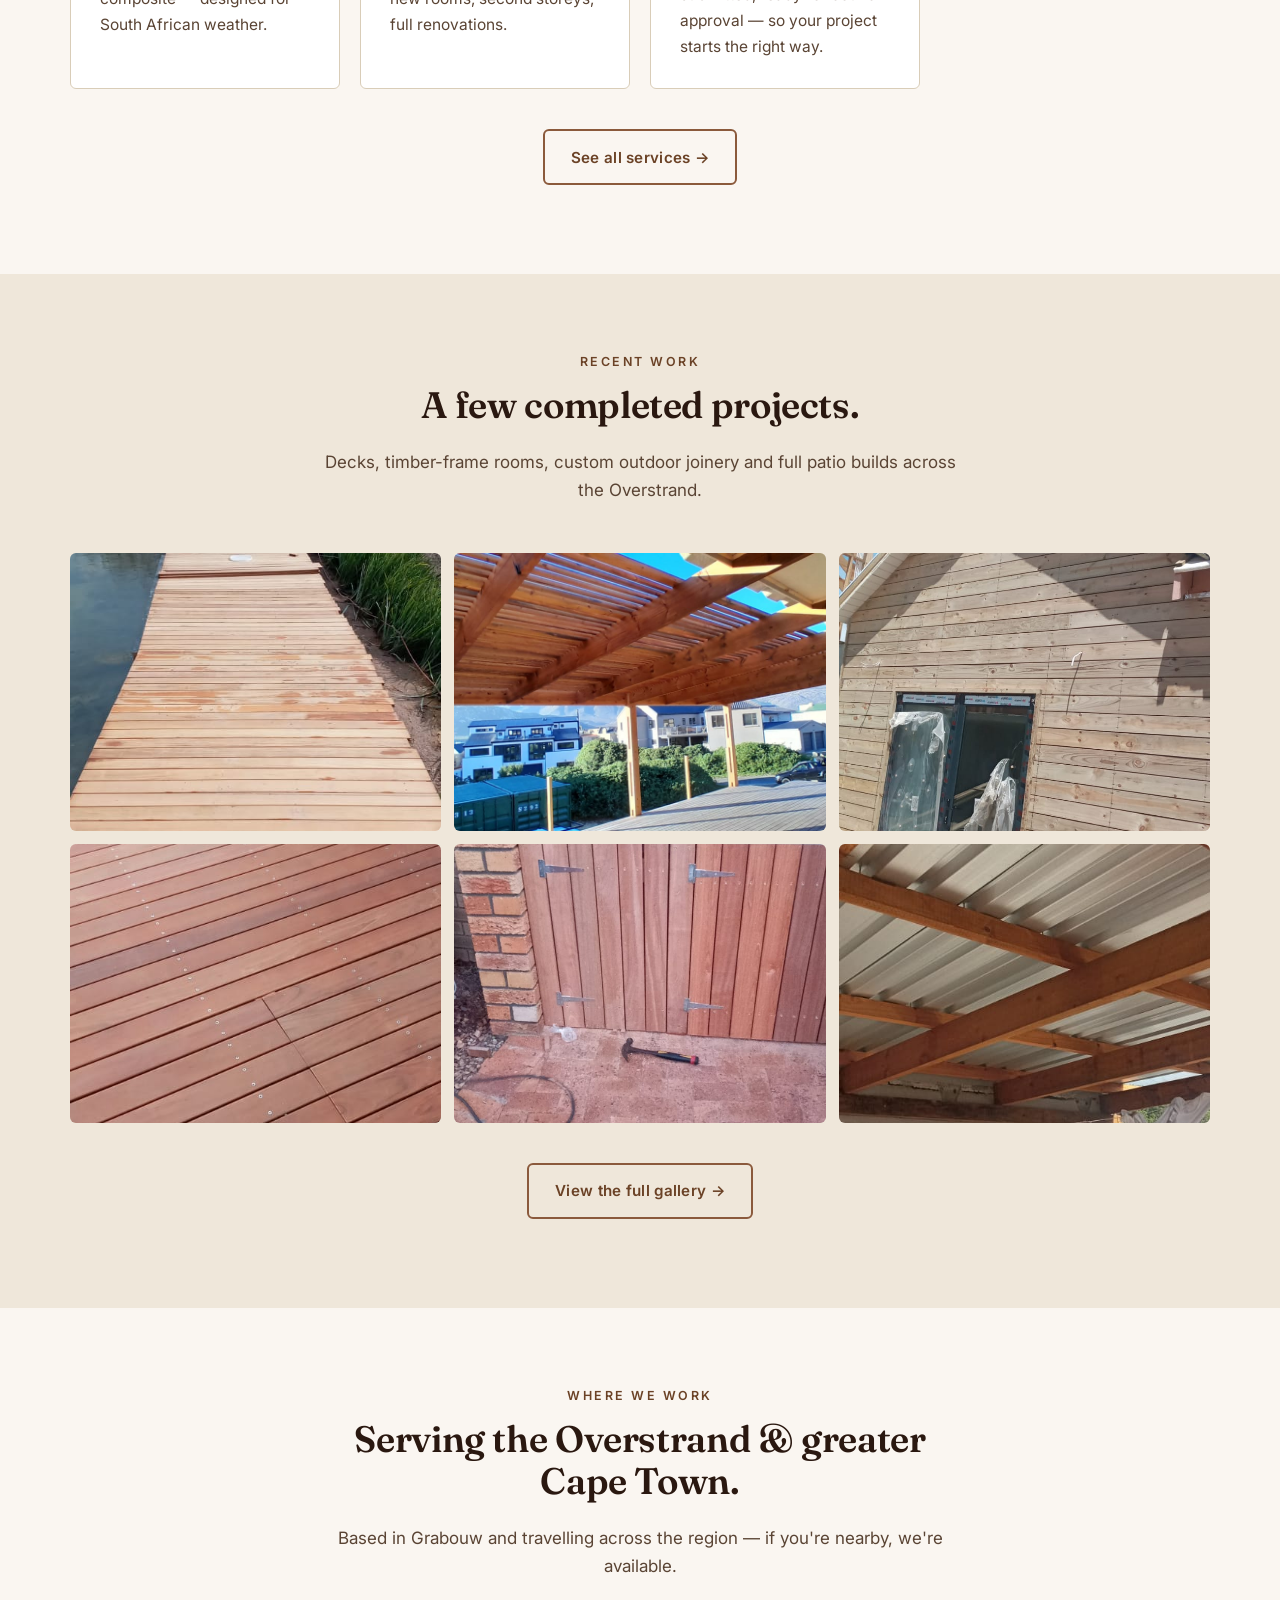
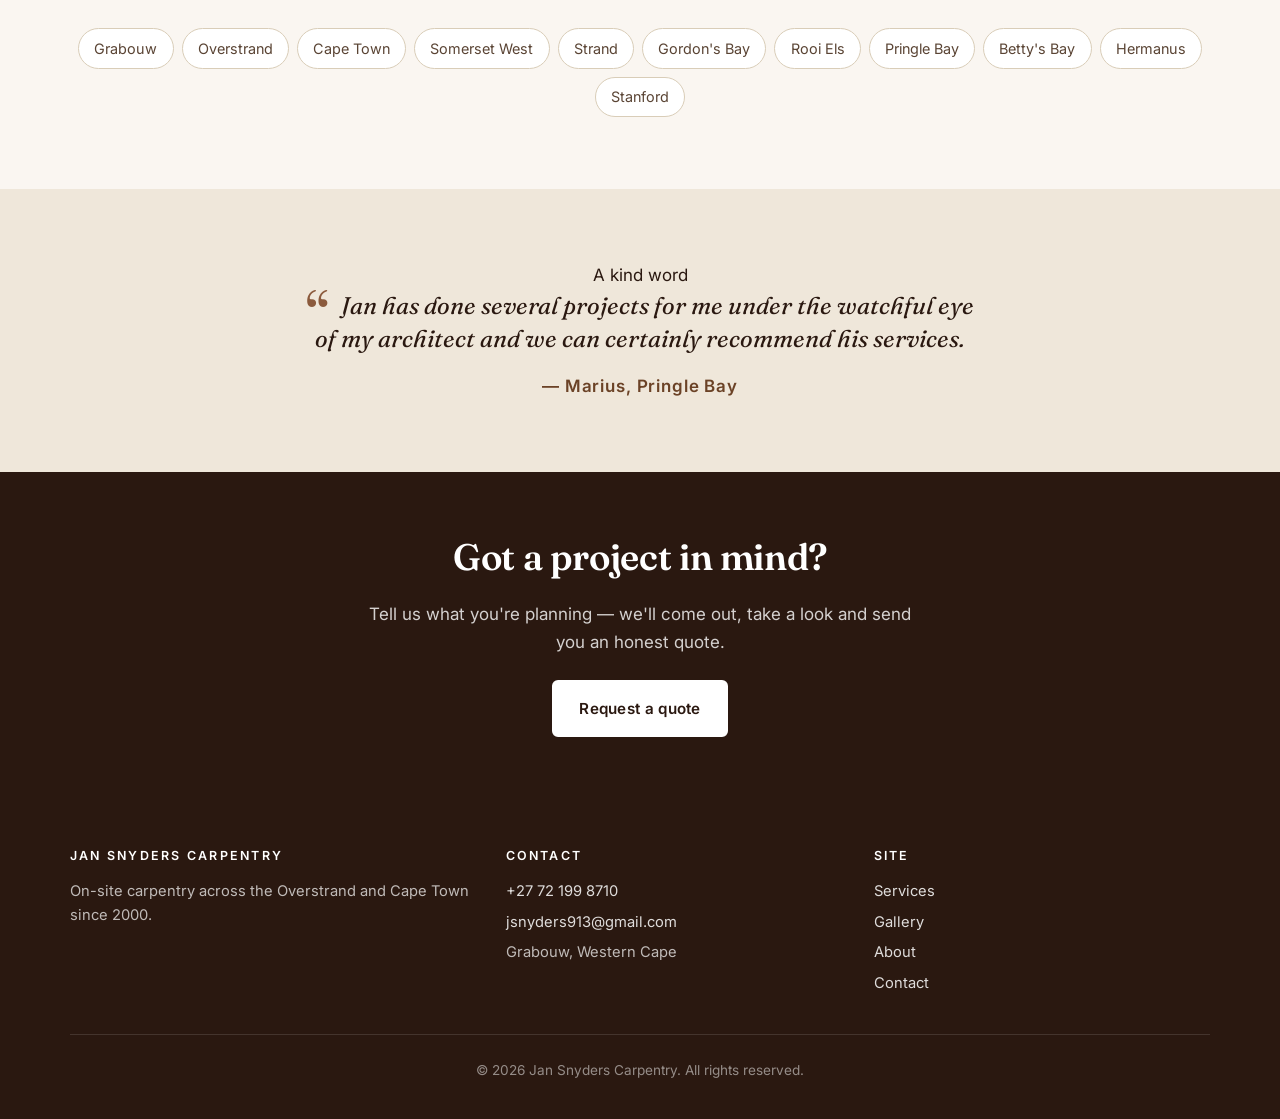
==== commit 4fe57294: "Correction" ====
--- a/index.html
+++ b/index.html
@@ -3,9 +3,10 @@
 <head>
   <meta charset="UTF-8" />
   <meta name="viewport" content="width=device-width, initial-scale=1.0" />
-  <title>Jan Snyders Carpentry — Carpenter in Grabouw &amp; the Overstrand</title>
+  <title>Jan Snyders Carpentry — Carpenter in Caledon, Overberg &amp; Overstrand</title>
   <meta name="description" content="Jan Snyders is a versatile carpenter based in Grabouw, Western Cape, with 25+ years' experience. Roofing, timber-frame building, decking, flooring, doors, additions and building plans across the Overstrand and Cape Town." />
   <meta name="theme-color" content="#2a1810" />
+  <meta name="google-site-verification" content="yP_H1B3VOyMs3_t7e3XYben7phTmRiaYu-WvT1Xxkp0" />
   <link rel="canonical" href="https://jansnyderscarpenter.com/" />
 
   <!-- Open Graph -->
@@ -35,12 +36,12 @@
     "priceRange": "$$",
     "address": {
       "@type": "PostalAddress",
-      "addressLocality": "Grabouw",
+      "addressLocality": "1st Avenue, Vleiview,  Caledon",
       "addressRegion": "Western Cape",
       "addressCountry": "ZA"
     },
     "areaServed": [
-      "Grabouw", "Overstrand", "Cape Town", "Somerset West", "Strand",
+      "Caledon", "Grabouw", "Overstrand", "Cape Town", "Somerset West", "Strand",
       "Gordon's Bay", "Rooi Els", "Pringle Bay", "Betty's Bay", "Hermanus", "Stanford"
     ],
     "founder": { "@type": "Person", "name": "Jan Snyders" },
@@ -82,8 +83,8 @@
 
     <section class="hero">
       <div class="container">
-        <h1>Quality carpentry in the Overstrand &amp; Boland Region.</h1>
-        <p>Twenty-five years of on-site craftsmanship — roofing, timber-frame builds, decks, flooring, doors and full-scale additions, all delivered with care.</p>
+        <h1>Quality carpentry in the Caledon, Overberg, Overstrand &amp; Boland Region.</h1>
+        <p>Thirty years of on-site craftsmanship — roofing, timber-frame builds, decks, flooring, doors and full-scale additions, all delivered with care.</p>
         <a class="btn" href="contact.html">Get a quote</a>
         <a class="btn btn--ghost" href="gallery.html" style="color:#fff;border-color:#fff">See past work</a>
       </div>
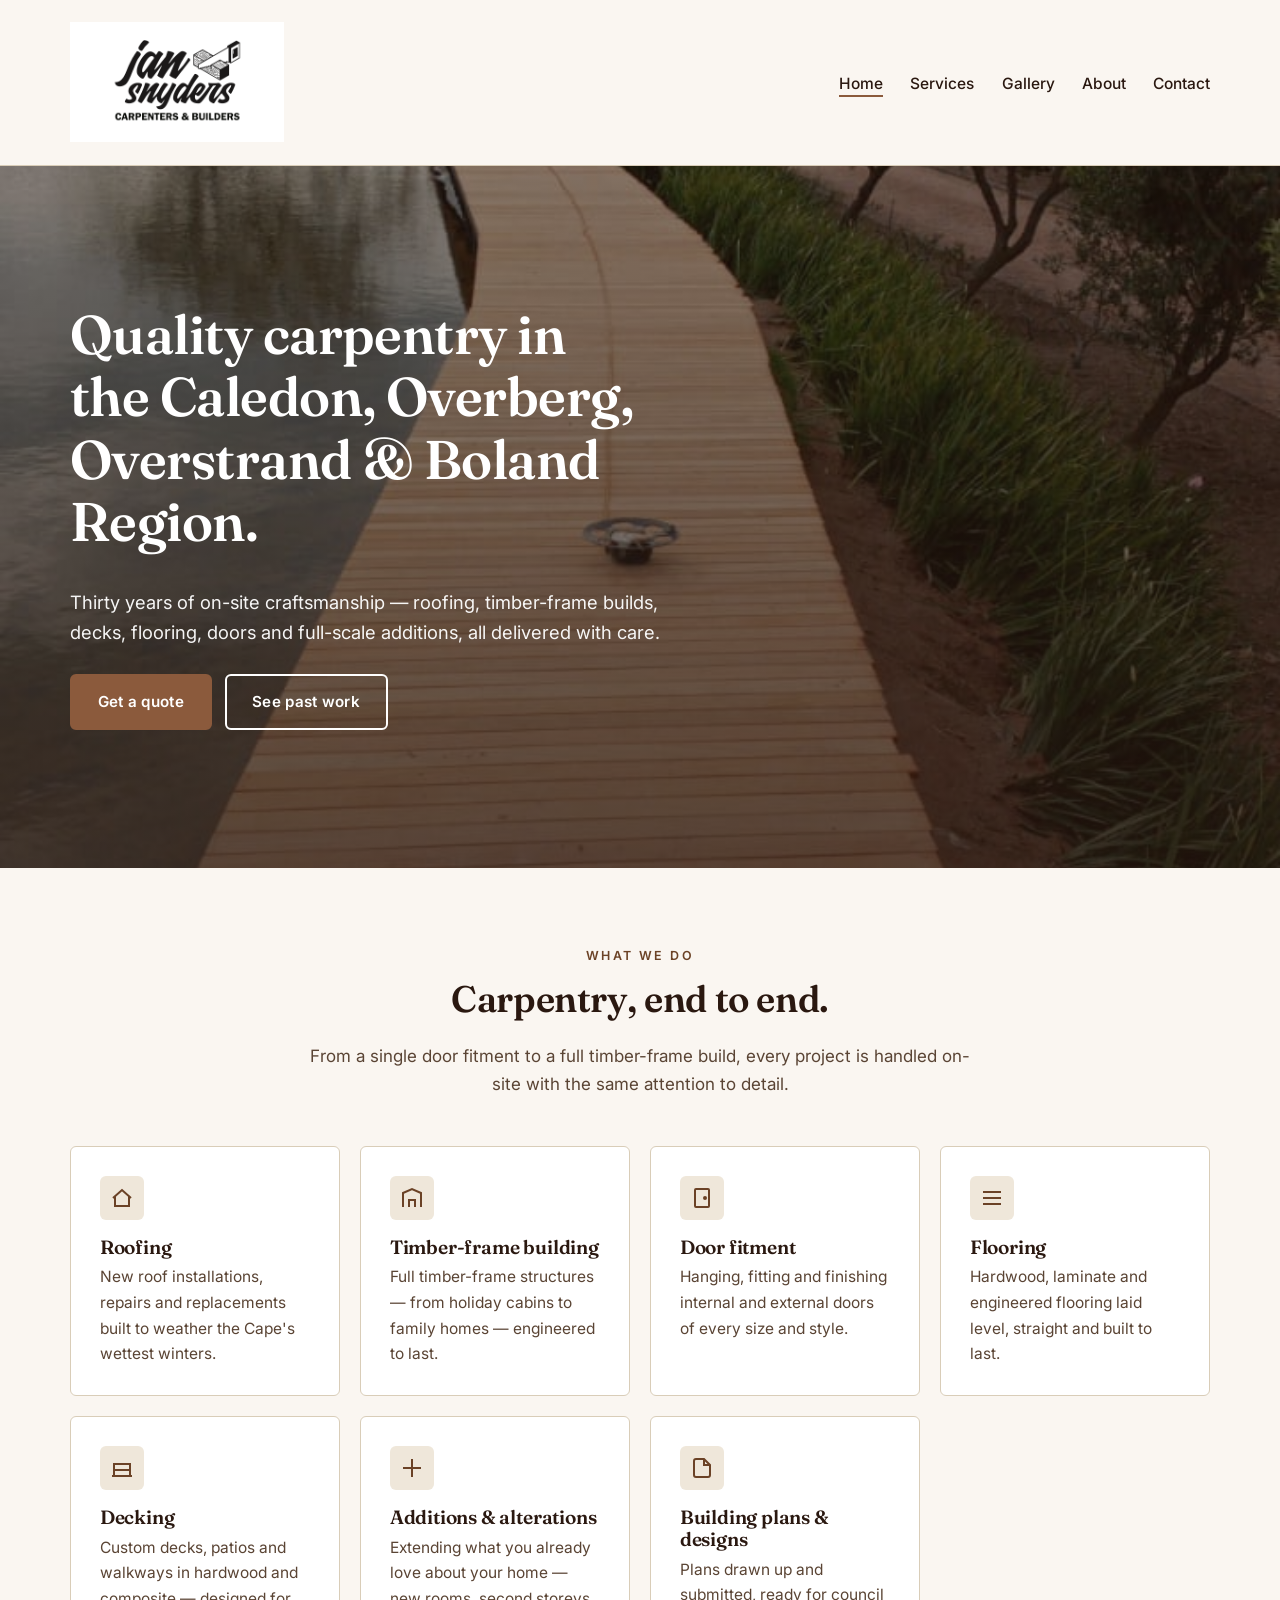
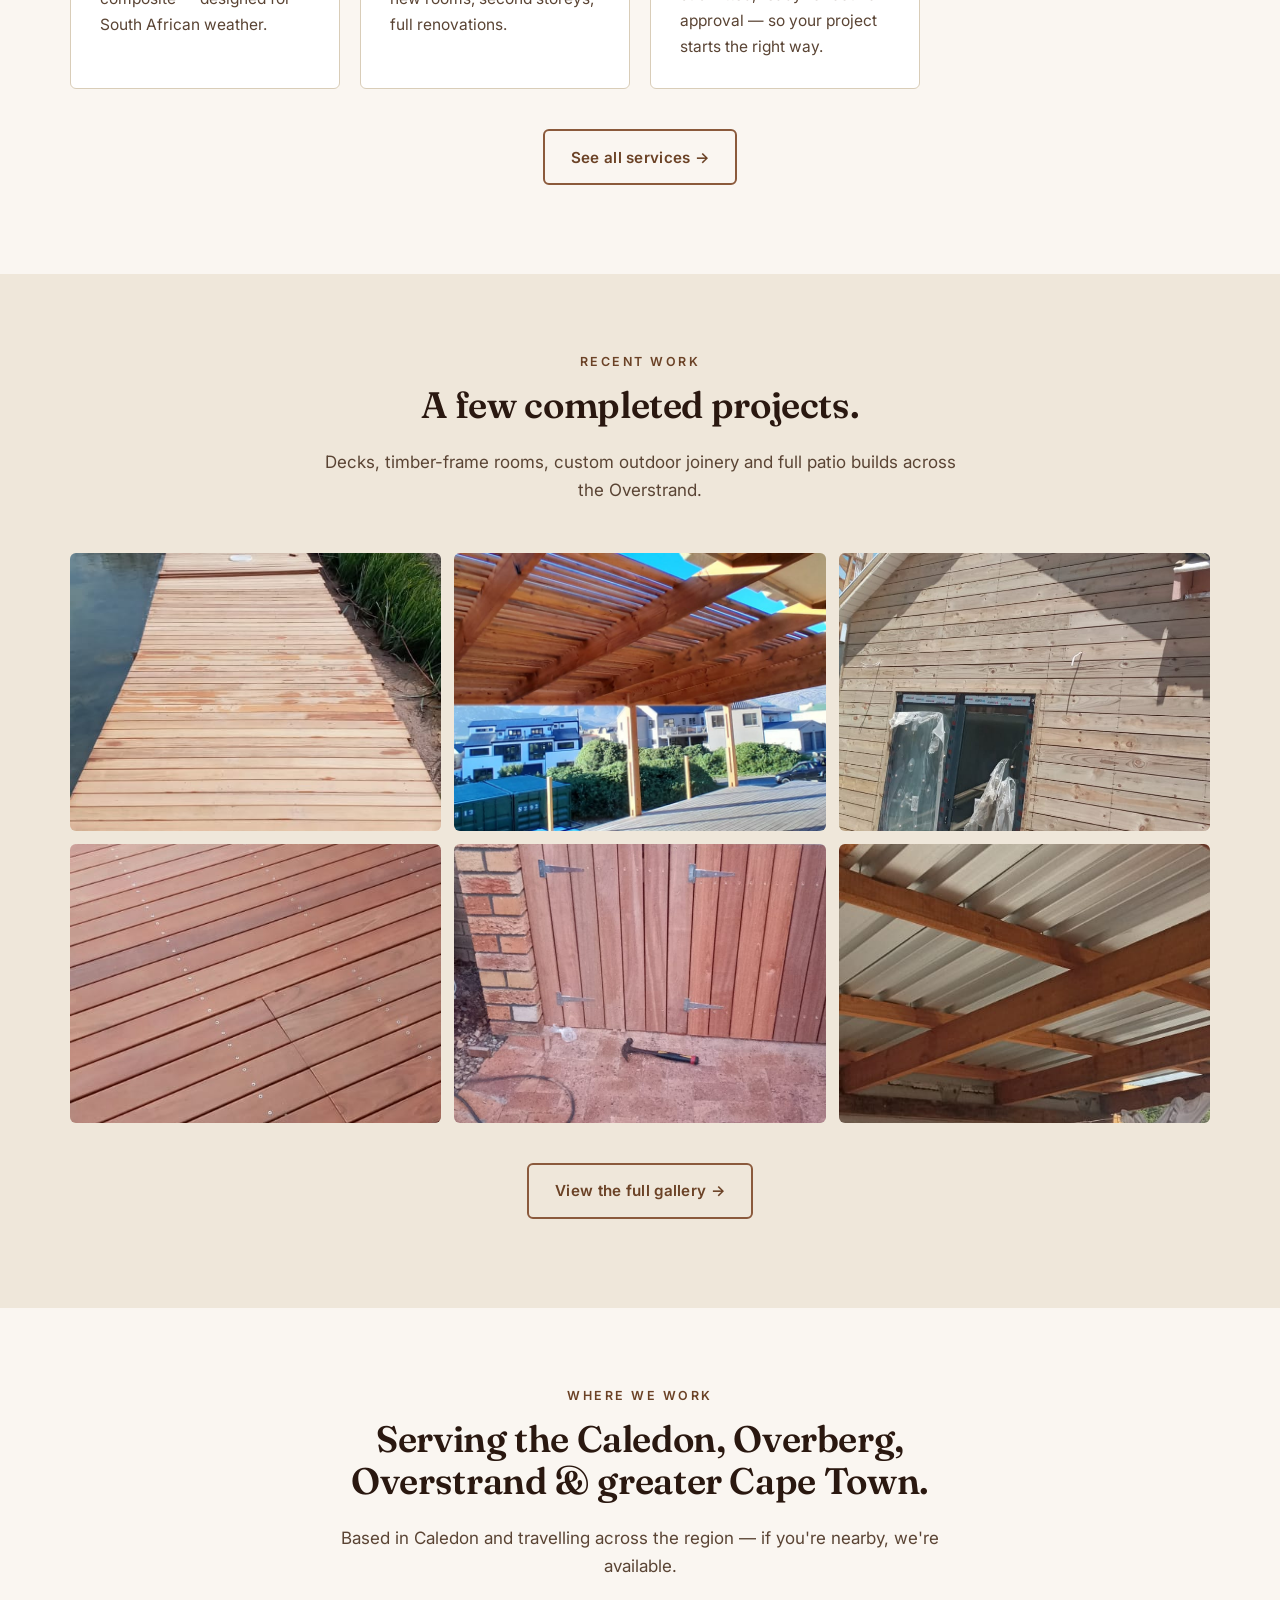
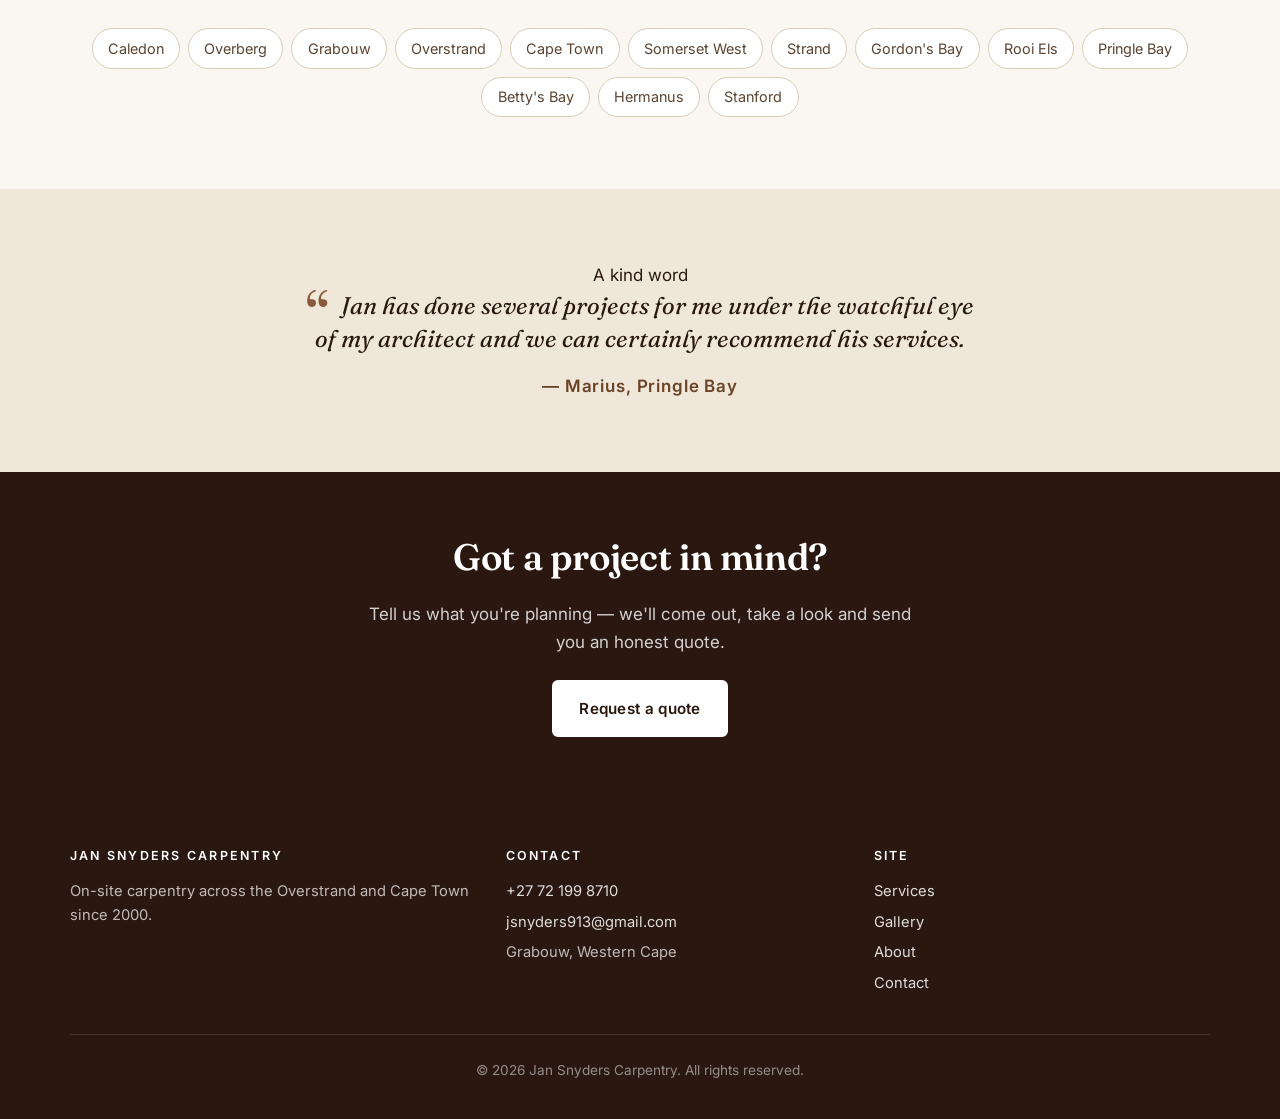
==== commit 1a25d299: "Changes" ====
--- a/index.html
+++ b/index.html
@@ -175,10 +175,12 @@
       <div class="container">
         <div class="section-head">
           <span class="eyebrow">Where we work</span>
-          <h2>Serving the Overstrand &amp; greater Cape Town.</h2>
-          <p>Based in Grabouw and travelling across the region — if you're nearby, we're available.</p>
+          <h2>Serving the Caledon, Overberg, Overstrand &amp; greater Cape Town.</h2>
+          <p>Based in Caledon and travelling across the region — if you're nearby, we're available.</p>
         </div>
         <ul class="area-chips">
+          <li>Caledon</li>
+          <li>Overberg</li>
           <li>Grabouw</li>
           <li>Overstrand</li>
           <li>Cape Town</li>
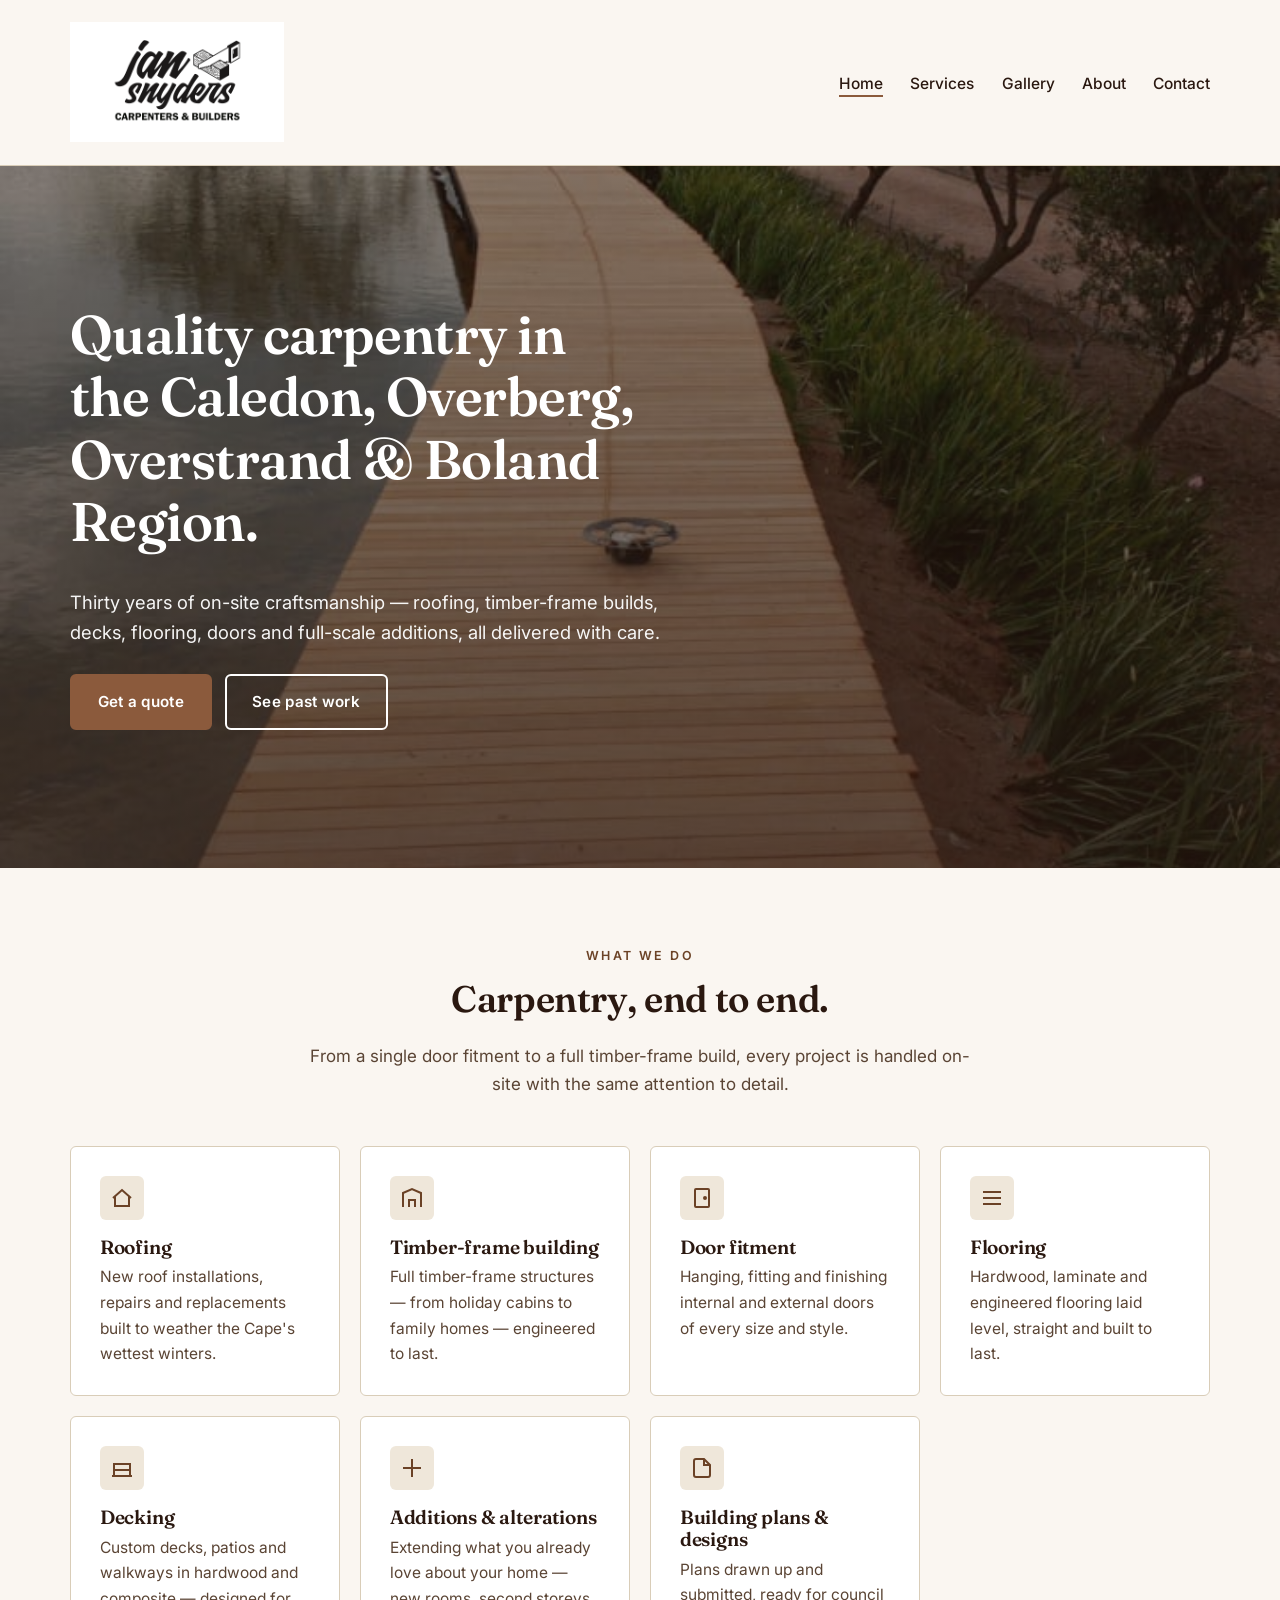
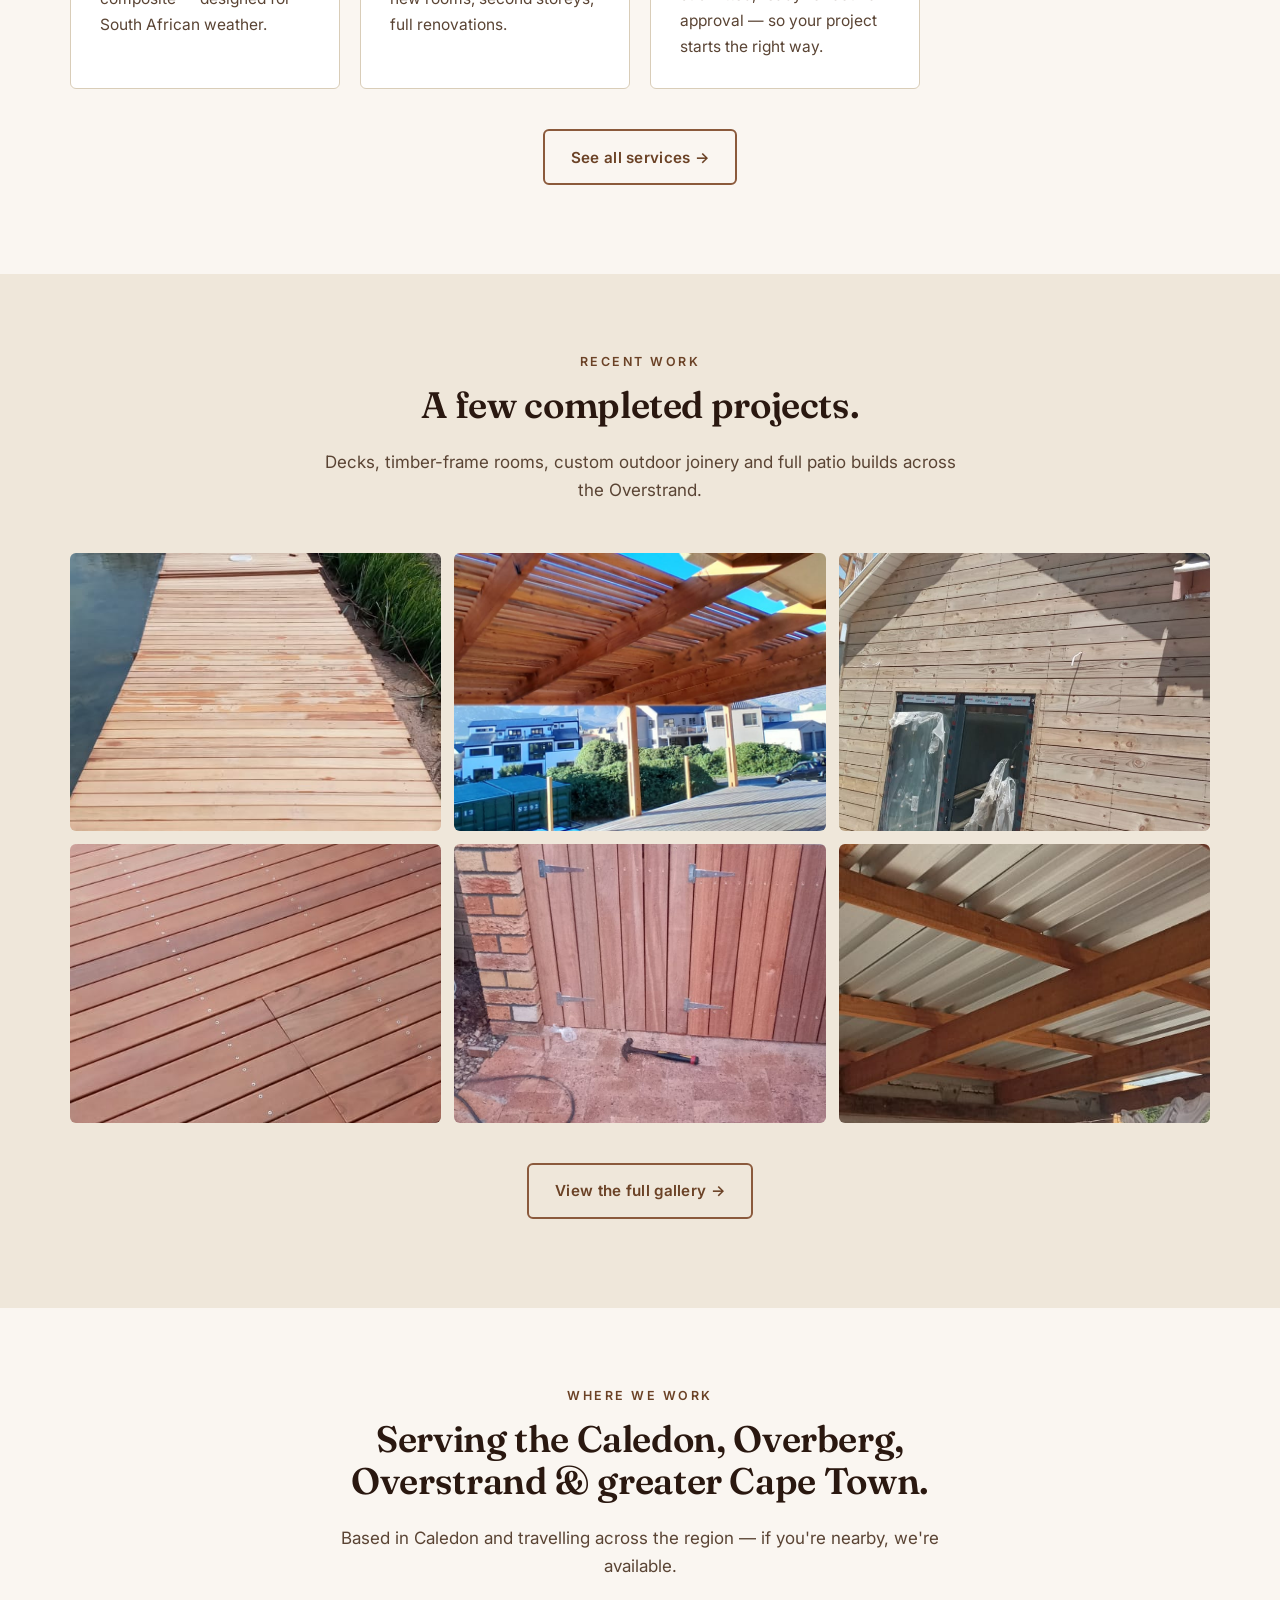
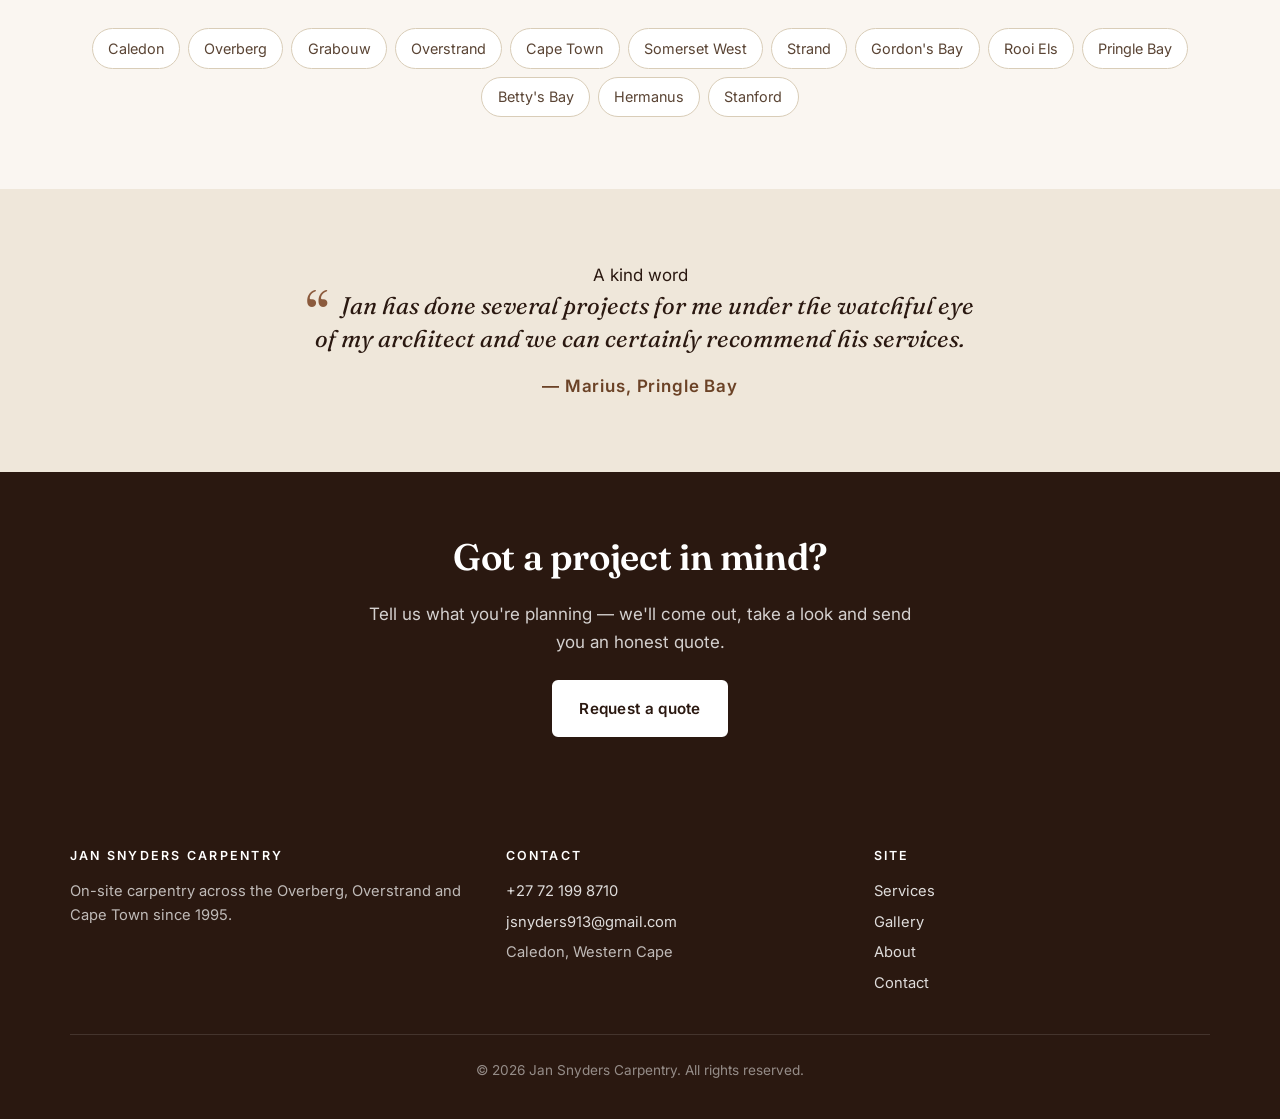
==== commit 102f78f8: "Update location from Grabouw to Caledon, fix SEO metadata" ====
--- a/index.html
+++ b/index.html
@@ -4,14 +4,14 @@
   <meta charset="UTF-8" />
   <meta name="viewport" content="width=device-width, initial-scale=1.0" />
   <title>Jan Snyders Carpentry — Carpenter in Caledon, Overberg &amp; Overstrand</title>
-  <meta name="description" content="Jan Snyders is a versatile carpenter based in Grabouw, Western Cape, with 25+ years' experience. Roofing, timber-frame building, decking, flooring, doors, additions and building plans across the Overstrand and Cape Town." />
+  <meta name="description" content="Jan Snyders is a versatile carpenter based in Caledon, Western Cape, with 25+ years' experience. Roofing, timber-frame building, decking, flooring, doors, additions and building plans across the Overberg, Overstrand and Cape Town." />
   <meta name="theme-color" content="#2a1810" />
   <meta name="google-site-verification" content="yP_H1B3VOyMs3_t7e3XYben7phTmRiaYu-WvT1Xxkp0" />
   <link rel="canonical" href="https://jansnyderscarpenter.com/" />
 
   <!-- Open Graph -->
   <meta property="og:type" content="website" />
-  <meta property="og:title" content="Jan Snyders Carpentry — Carpenter in Grabouw &amp; the Overstrand" />
+  <meta property="og:title" content="Jan Snyders Carpentry — Carpenter in Caledon, Overberg &amp; Overstrand" />
   <meta property="og:description" content="25+ years of quality carpentry across the Overstrand and Cape Town. Roofing, decking, timber-frame, flooring, doors and more." />
   <meta property="og:url" content="https://jansnyderscarpenter.com/" />
   <meta property="og:image" content="https://jansnyderscarpenter.com/assets/images/Scenic%20decked%20walkway%205.jpeg" />
@@ -36,7 +36,8 @@
     "priceRange": "$$",
     "address": {
       "@type": "PostalAddress",
-      "addressLocality": "1st Avenue, Vleiview,  Caledon",
+      "streetAddress": "1st Avenue, Vleiview",
+      "addressLocality": "Caledon",
       "addressRegion": "Western Cape",
       "addressCountry": "ZA"
     },
@@ -45,8 +46,8 @@
       "Gordon's Bay", "Rooi Els", "Pringle Bay", "Betty's Bay", "Hermanus", "Stanford"
     ],
     "founder": { "@type": "Person", "name": "Jan Snyders" },
-    "foundingDate": "2000",
-    "description": "On-site carpenter offering roofing, timber-frame building, decking, flooring, door fitment, additions, alterations and building plans across the Overstrand and greater Cape Town area.",
+    "foundingDate": "1995",
+    "description": "On-site carpenter based in Caledon offering roofing, timber-frame building, decking, flooring, door fitment, additions, alterations and building plans across the Overberg, Overstrand and greater Cape Town area.",
     "openingHoursSpecification": [
       { "@type": "OpeningHoursSpecification", "dayOfWeek": ["Monday","Tuesday","Wednesday","Thursday","Friday"], "opens": "08:00", "closes": "17:00" },
       { "@type": "OpeningHoursSpecification", "dayOfWeek": "Saturday", "opens": "08:00", "closes": "13:00" }
@@ -219,14 +220,14 @@
       <div class="footer-grid">
         <div>
           <h4>Jan Snyders Carpentry</h4>
-          <p>On-site carpentry across the Overstrand and Cape Town since 2000.</p>
+          <p>On-site carpentry across the Overberg, Overstrand and Cape Town since 1995.</p>
         </div>
         <div>
           <h4>Contact</h4>
           <ul>
             <li><a href="tel:+27721998710">+27 72 199 8710</a></li>
             <li><a href="mailto:jsnyders913@gmail.com">jsnyders913@gmail.com</a></li>
-            <li>Grabouw, Western Cape</li>
+            <li>Caledon, Western Cape</li>
           </ul>
         </div>
         <div>
